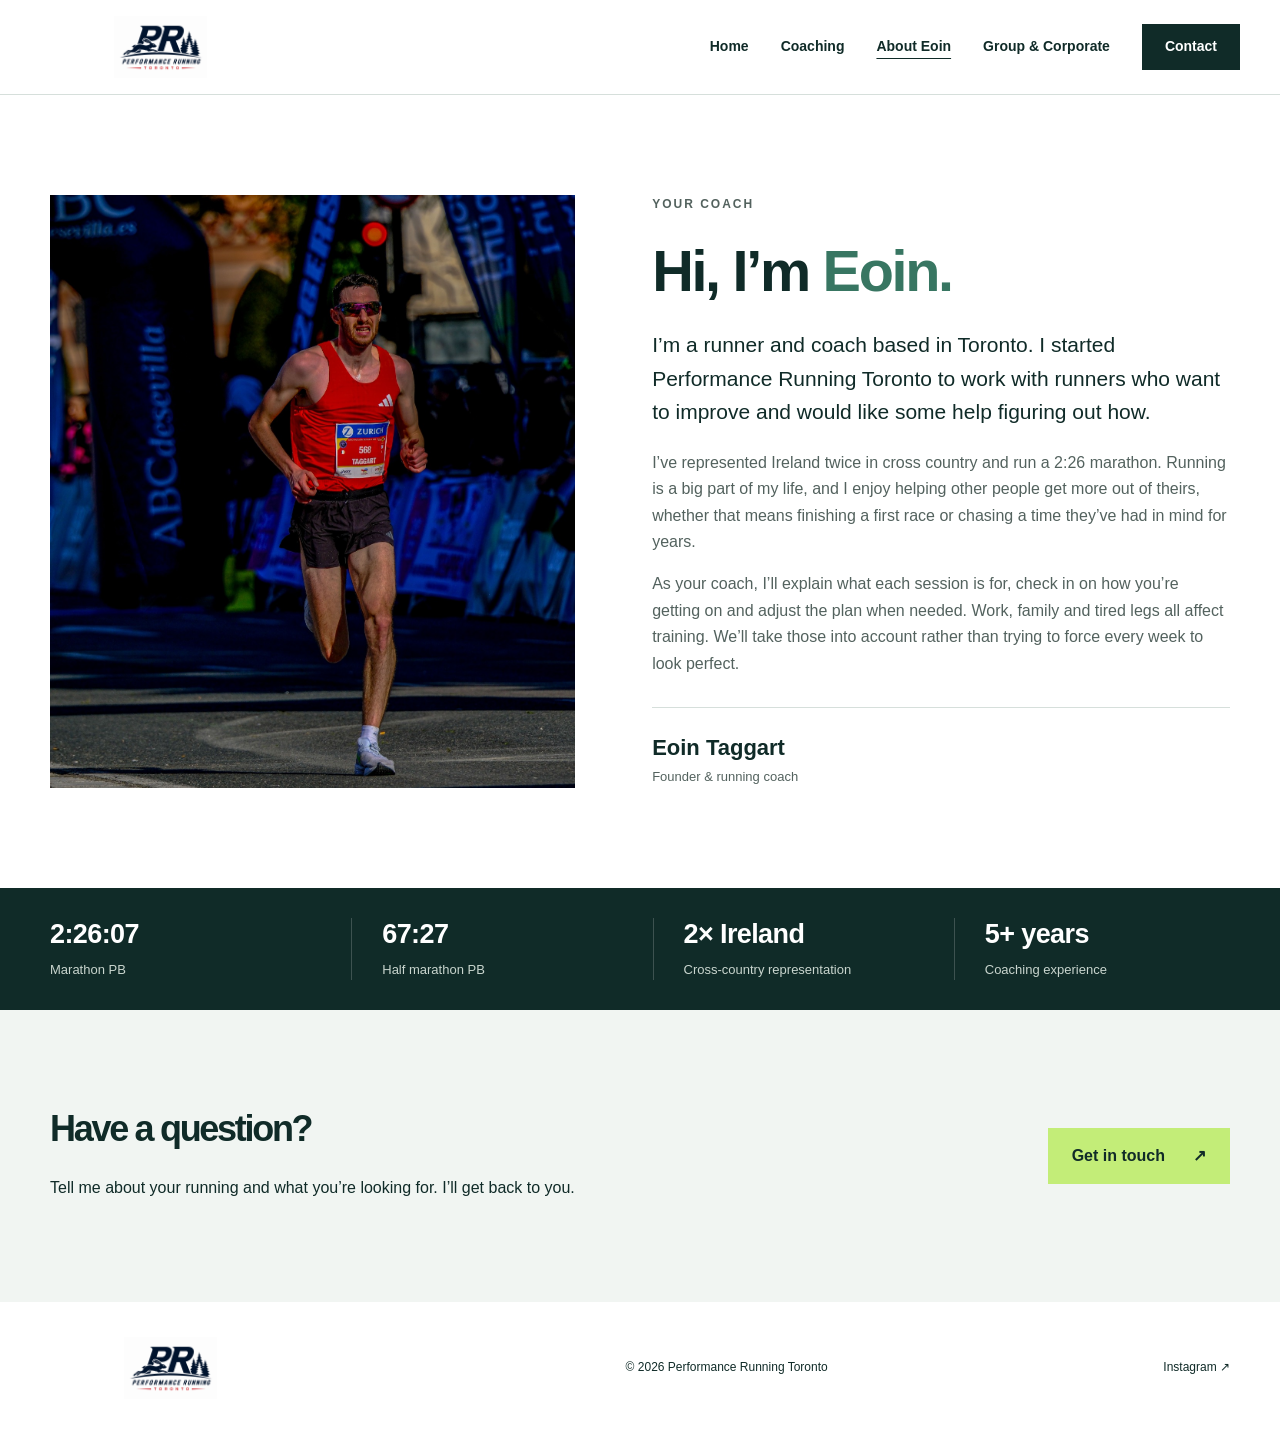
==== about/index.html @ 54e54b2f "Organize PRT website into five pages with shared navigation and coaching enquiry links" ====
<!DOCTYPE html>

<html lang="en-CA">
<head>
<meta charset="utf-8"/>
<meta content="width=device-width, initial-scale=1" name="viewport"/>
<meta content="#102b28" name="theme-color"/>
<title>About Eoin | Performance Running Toronto</title>
<meta content="Meet Eoin Taggart, founder of Performance Running Toronto, Irish international runner and coach. Learn about his experience and approach to training." name="description"/>
<link href="https://performance-running.com/about/" rel="canonical"/>
<link href="/favicon.ico" rel="icon" sizes="any"/>
<meta content="website" property="og:type"/>
<meta content="About Eoin | Performance Running Toronto" property="og:title"/>
<meta content="Meet Eoin Taggart, founder of Performance Running Toronto, Irish international runner and coach. Learn about his experience and approach to training." property="og:description"/>
<meta content="https://performance-running.com/about/" property="og:url"/>
<meta content="https://performance-running.com/images/prt-hero.webp" property="og:image"/>
<meta content="summary_large_image" name="twitter:card"/>

<link href="/styles.css?v=pages-20261028" rel="stylesheet"/>
<script defer="" src="/script.js?v=pages-20261028"></script>
<script type="application/ld+json">
  {"@context":"https://schema.org","@type":"Organization","name":"Performance Running Toronto","url":"https://performance-running.com/","logo":"https://performance-running.com/logo.png","sameAs":["https://www.instagram.com/pr_toronto/"],"founder":{"@type":"Person","name":"Eoin Taggart"},"description":"Personalized running coaching, online training plans and Toronto group sessions."}
  </script>
</head>
<body>
<a class="skip-link" href="#main">Skip to content</a>
<header class="header">
<a aria-label="Performance Running Toronto home" class="brand" href="/"><img alt="Performance Running Toronto" class="brand-logo" src="/Updated_Logo_2026.png"/></a>
<button aria-controls="navigation" aria-expanded="false" class="menu-toggle" hidden="" type="button">Menu <span aria-hidden="true">☰</span></button>
<nav aria-label="Main navigation" id="navigation"><a href="/">Home</a><a href="/coaching/">Coaching</a><a aria-current="page" href="/about/">About Eoin</a><a href="/group-corporate/">Group &amp; Corporate</a><a class="button button-small" href="/contact/">Contact</a></nav>
</header>
<main id="main"><section class="section wrap about about-with-photo" id="about"><figure class="coach-photo"><img alt="Eoin Taggart running the Seville Marathon in a red racing vest" decoding="async" height="2048" loading="lazy" src="/images/eoin-taggart-seville-marathon.jpg" width="1365"/></figure><div class="about-copy"><p class="eyebrow">YOUR COACH</p><h1 class="page-title">Hi, I’m <em>Eoin.</em></h1><p class="intro">I’m a runner and coach based in Toronto. I started Performance Running Toronto to work with runners who want to improve and would like some help figuring out how.</p><p>I’ve represented Ireland twice in cross country and run a 2:26 marathon. Running is a big part of my life, and I enjoy helping other people get more out of theirs, whether that means finishing a first race or chasing a time they’ve had in mind for years.</p><p>As your coach, I’ll explain what each session is for, check in on how you’re getting on and adjust the plan when needed. Work, family and tired legs all affect training. We’ll take those into account rather than trying to force every week to look perfect.</p><div class="signature">Eoin Taggart <span>Founder &amp; running coach</span></div></div></section><div aria-label="Eoin’s running and coaching credentials" class="credentials"><div class="wrap stats"><div><strong>2:26:07</strong><span>Marathon PB</span></div><div><strong>67:27</strong><span>Half marathon PB</span></div><div><strong>2× Ireland</strong><span>Cross-country representation</span></div><div><strong>5+ years</strong><span>Coaching experience</span></div></div></div><section class="section coaching"><div class="wrap page-cta"><div><h2>Have a question?</h2><p>Tell me about your running and what you’re looking for. I’ll get back to you.</p></div><a class="button" href="/contact/">Get in touch <span aria-hidden="true">↗</span></a></div></section></main>
<footer class="wrap"><a class="brand" href="/"><img alt="Performance Running Toronto" class="brand-logo" src="/Updated_Logo_2026.png"/></a><p>© <span id="year">2026</span> Performance Running Toronto</p><a href="https://www.instagram.com/pr_toronto/" rel="noopener noreferrer" target="_blank">Instagram ↗</a></footer>
</body>
</html>
---- styles.css ----
:root{--ink:#102b28;--green:#c3ed78;--paper:#fff;--muted:#53625e;--line:#d6dfdb}*{box-sizing:border-box}html{scroll-behavior:smooth;scroll-padding-top:100px}body{margin:0;background:var(--paper);color:var(--ink);font-family:Arial,Helvetica,sans-serif;font-size:16px;line-height:1.65}a{color:inherit;text-decoration:none}button,input,select,textarea{font:inherit}button,a,input,select,textarea{-webkit-tap-highlight-color:transparent}a:focus-visible,button:focus-visible{outline:3px solid #488de0;outline-offset:6px}input:focus,select:focus,textarea:focus{outline:3px solid var(--green);outline-offset:2px}.wrap{width:min(1180px,calc(100% - 80px));margin-inline:auto}.header{position:sticky;top:0;z-index:20;min-height:90px;display:flex;align-items:center;justify-content:space-between;padding:16px 40px;background:#fff;border-bottom:1px solid var(--line);gap:24px}.brand{display:flex;align-items:center;gap:14px;flex-shrink:0}.brand-mark{font-size:38px;font-weight:900;letter-spacing:-4px;line-height:1}.brand-mark span{color:#397868}.brand-name{font-size:12px;font-weight:800;letter-spacing:1.1px;line-height:1.4;border-left:1px solid var(--line);padding-left:14px}nav{display:flex;align-items:center;gap:32px;font-size:14px;font-weight:700}nav>a:hover,.dark-link:hover{color:#33705e}.button{display:inline-flex;align-items:center;justify-content:space-between;gap:28px;background:var(--green);color:var(--ink);padding:16px 23px;border:1px solid transparent;font-weight:700;font-size:16px;cursor:pointer;line-height:1.4;transition:background .2s}.button:hover{background:#d6ffa0}.button-small{padding:12px 22px;background:var(--ink);color:white;font-size:14px}.button-small:hover{background:#265447}.menu-toggle{background:none;border:1px solid var(--line);padding:8px 12px;color:var(--ink)}.hero{position:relative;isolation:isolate;color:white;background:#142a27;min-height:690px;display:flex;flex-direction:column;justify-content:center}.hero-image{position:absolute;inset:0;width:100%;height:100%;object-fit:cover;object-position:center;z-index:-2}.hero:after{content:"";position:absolute;inset:0;background:linear-gradient(90deg,rgba(7,23,20,.94),rgba(7,23,20,.67) 40%,rgba(7,23,20,.05) 80%);z-index:-1}.hero-content{padding-block:85px}.eyebrow{font-size:12px;letter-spacing:2px;font-weight:700;margin:0 0 25px}.hero .eyebrow,.contact .eyebrow{color:var(--green)}h1,h2,h3,p{margin-top:0}h1{font-size:clamp(64px,7.8vw,112px);line-height:.97;letter-spacing:-5px;margin-bottom:28px;font-weight:800}em{font-style:normal;color:#387662}h1 em,.contact h2 em{color:var(--green)}.hero-intro{font-size:18px;line-height:1.65;max-width:480px;color:#eef3ef;margin-bottom:30px}.actions{display:flex;gap:28px;align-items:center;flex-wrap:wrap}.text-link{font-size:15px;font-weight:700;text-decoration:underline;text-underline-offset:6px}.text-link:hover{opacity:.8}.hero-note{font-size:13px;margin:24px 0 0;color:#dbe4dd}.hero-bottom{display:flex;justify-content:space-between;border-top:1px solid #ffffff45;padding-block:18px;font-size:12px;letter-spacing:.6px}.credentials{background:var(--ink);color:white}.stats{display:grid;grid-template-columns:repeat(4,1fr);padding-block:30px;gap:25px}.stats div+div{border-left:1px solid #ffffff30;padding-left:30px}.stats strong{display:block;font-size:27px;letter-spacing:-.6px;line-height:1.2}.stats span{font-size:13px;color:#c9d5ce;display:block;margin-top:9px}.section{padding-block:100px}h2{font-size:clamp(38px,4.5vw,62px);letter-spacing:-2.3px;line-height:1.08;margin-bottom:26px}.about{display:grid;grid-template-columns:1fr 1.1fr;gap:90px}.intro{font-size:21px;line-height:1.6}.about-copy>p:not(.intro),.group p:not(.eyebrow):not(.intro){color:var(--muted)}.signature{margin-top:30px;border-top:1px solid var(--line);padding-top:22px;font-size:22px;font-weight:700}.signature span{display:block;font-size:13px;font-weight:400;color:var(--muted)}.coaching{background:#f1f5f2}.section-heading{display:flex;justify-content:space-between;align-items:flex-end;gap:40px;margin-bottom:38px}.section-heading>p{max-width:370px;color:var(--muted)}.plans{display:grid;grid-template-columns:1fr 1fr;gap:24px}.plan{padding:40px;background:white;border:1px solid var(--line)}.plan h3{font-size:32px;letter-spacing:-1px;margin-bottom:10px;line-height:1.2}.plan>p:not(.eyebrow):not(.price){max-width:400px}.price{font-size:54px;font-weight:700;letter-spacing:-2px;margin:25px 0}.price span{font-size:14px;letter-spacing:0;font-weight:400}.plan .button{display:flex;width:100%;text-align:left}.button-outline{border-color:var(--ink);background:transparent}.button-outline:hover{background:#eef5e9}.plan ul{list-style:none;padding:0;margin:28px 0 0}.plan li{padding:10px 0 10px 26px;position:relative;border-top:1px solid var(--line);font-size:15px}.plan li:before{content:"✓";position:absolute;left:0;color:#367052;font-weight:bold}.plan-featured{border-top:4px solid var(--ink);padding-top:37px}.includes{font-weight:bold;margin:25px 0 0;font-size:15px}.plan-featured ul{margin-top:12px}.plan-note{font-size:14px;color:var(--muted);margin-top:25px}.group{display:grid;grid-template-columns:1fr 1fr;gap:100px;align-items:center}.session-list article{display:flex;gap:25px;border-top:1px solid var(--line);padding:28px 0}.session-day{font-size:14px;font-weight:700;background:#eef4ef;padding:12px;align-self:flex-start;min-width:65px;text-align:center}.session-list h3{font-size:24px;margin:0 0 4px;line-height:1.3}.session-list p{margin-bottom:4px;font-size:15px}.session-list .session-note{font-size:13px;border-top:1px solid var(--line);padding-top:20px}.contact{background:var(--ink);color:white}.contact-grid{display:grid;grid-template-columns:1fr 1fr;gap:90px}.contact .intro{font-size:18px;color:#d7e3dc;max-width:430px}.contact .text-link{display:inline-block;margin-top:20px}.form-row{display:grid;grid-template-columns:1fr 1fr;gap:16px}label{display:block;font-size:14px;margin-bottom:7px;font-weight:700}label span{font-weight:400;color:#d3ded7}input,select,textarea{display:block;width:100%;max-width:100%;min-width:0;border:1px solid #688078;border-radius:0;background:#ffffff08;color:white;padding:12px;margin-bottom:20px}select option{background:var(--ink);color:white}textarea{resize:vertical}input::placeholder,textarea::placeholder{color:#b8ccc1;opacity:1}.privacy-note{font-size:12px;color:#c5d4ca;line-height:1.6}form .button{width:100%}form button:disabled{opacity:.65;cursor:wait}#form-status{margin:15px 0 0;font-size:14px}footer{display:flex;align-items:center;justify-content:space-between;gap:25px;padding-block:35px}footer p,footer>a:last-child{font-size:12px;margin:0}.skip-link{position:fixed;top:-100px;left:20px;background:white;padding:12px;z-index:100}.skip-link:focus{top:10px}@media(min-width:801px){.menu-toggle{display:none}}@media(max-width:1000px){nav{gap:18px}.wrap{width:calc(100% - 48px)}.header{padding-inline:24px}.about,.group,.contact-grid{gap:40px}.plan{padding:28px}.plan-featured{padding-top:25px}}@media(max-width:800px){.header{flex-wrap:wrap;min-height:78px}.brand-name{font-size:10px}.brand-mark{font-size:33px}.menu-toggle:not([hidden]){display:block}nav{width:100%;flex-wrap:wrap;padding-top:10px;gap:18px}.js nav:not(.is-open){display:none}.hero{min-height:650px}.hero-image{object-position:65% center}.hero:after{background:linear-gradient(90deg,rgba(7,23,20,.92),rgba(7,23,20,.58))}.hero-content{padding-block:70px}h1{letter-spacing:-3px}.hero-bottom{gap:20px}.hero-bottom span:last-child{display:none}.stats{grid-template-columns:1fr 1fr;gap:25px}.stats div+div{padding-left:0;border-left:0}.stats strong{font-size:25px}.section{padding-block:65px}.about,.group,.contact-grid,.plans{grid-template-columns:1fr;gap:30px}.section-heading{display:block}.section-heading>p{max-width:100%}.about h2 br{display:none}.plan{padding:30px}.plan-featured{padding-top:27px}footer{flex-wrap:wrap}footer p{order:3;flex-basis:100%}}@media(max-width:420px){.wrap{width:calc(100% - 36px)}.header{padding-inline:18px}.hero-intro{font-size:16px}.hero .eyebrow{font-size:11px;letter-spacing:1.1px}.actions{gap:23px}.form-row{grid-template-columns:1fr;gap:0}.plan{padding-inline:22px}.button{gap:15px;font-size:15px}.session-list article{gap:15px}h2{letter-spacing:-1.4px}}@media(prefers-reduced-motion:reduce){html{scroll-behavior:auto}*{transition:none!important}}

.brand-logo{display:block;width:240px;height:62px;object-fit:contain}@media(max-width:420px){.brand-logo{width:205px;height:54px}}

/* Coach introduction portrait */
.about-with-photo{align-items:center;gap:clamp(32px,6vw,90px)}
.coach-photo{margin:0;width:100%;max-width:300px;justify-self:center}
.coach-photo img{display:block;width:100%;height:auto}
@media(max-width:800px){.about-with-photo{gap:32px}.coach-photo{max-width:240px}.about-with-photo h2 br{display:initial}}

/* Match the desktop portrait to the full introduction height. */
@media(min-width:801px){
  .about-with-photo{align-items:stretch}
  .about-with-photo .coach-photo{position:relative;max-width:none;min-height:0;align-self:stretch}
  .about-with-photo .coach-photo img{position:absolute;inset:0;width:100%;height:100%;object-fit:cover;object-position:center}
}

/* Corporate coaching */
.corporate{background:#f1f5f2}
.corporate-options{display:grid;grid-template-columns:repeat(3,minmax(0,1fr));gap:32px}
.corporate-options article{border-top:2px solid var(--ink);padding-top:24px}
.corporate-options .eyebrow{margin-bottom:16px;font-size:11px}
.corporate h3{font-size:24px;line-height:1.25;letter-spacing:-.5px;margin-bottom:14px}
.corporate-options p:not(.eyebrow),.corporate-enquiry p{color:var(--muted)}
.corporate-enquiry{display:flex;align-items:center;justify-content:space-between;gap:32px;border-top:1px solid var(--line);margin-top:40px;padding-top:32px}
.corporate-enquiry>div{max-width:640px}
.corporate-enquiry p{margin:0}
.corporate-enquiry .button{flex-shrink:0}
@media(min-width:801px) and (max-width:1100px){.header{gap:16px}.header .brand-logo{width:180px}nav{gap:16px;font-size:13px}.corporate-enquiry{align-items:flex-start;flex-direction:column}}
@media(max-width:800px){.corporate-options{grid-template-columns:1fr;gap:24px}.corporate-enquiry{align-items:flex-start;flex-direction:column}.corporate-enquiry .button{max-width:100%}}

/* Shared layouts for the five-page website. */
nav a[aria-current="page"]{text-decoration:underline;text-underline-offset:7px}
.page-title{font-size:clamp(38px,4.5vw,62px);letter-spacing:-2.3px;line-height:1.08;margin-bottom:26px}
.page-title em{color:#387662}.contact .page-title em{color:var(--green)}
.home-intro{display:grid;grid-template-columns:1.4fr .7fr;gap:70px;align-items:center}
.home-intro img{display:block;width:100%;height:400px;object-fit:cover;object-position:center}
.home-options{display:grid;grid-template-columns:repeat(3,minmax(0,1fr));gap:32px}
.home-options article{border-top:2px solid var(--ink);padding-top:24px}
.home-options h3{font-size:24px;line-height:1.25;letter-spacing:-.5px}
.home-options p{color:var(--muted)}
.page-cta{display:flex;justify-content:space-between;align-items:center;gap:32px}.page-cta h2{font-size:36px}.page-cta p{margin-bottom:0}.page-cta .button{flex-shrink:0}
@media(min-width:801px) and (max-width:1100px){nav{gap:14px}.header .brand-logo{width:160px}}
@media(max-width:800px){.home-intro,.home-options{grid-template-columns:1fr;gap:32px}.home-intro img{max-width:320px;height:380px;justify-self:center}.page-cta{align-items:flex-start;flex-direction:column}.page-title{letter-spacing:-1.4px}}
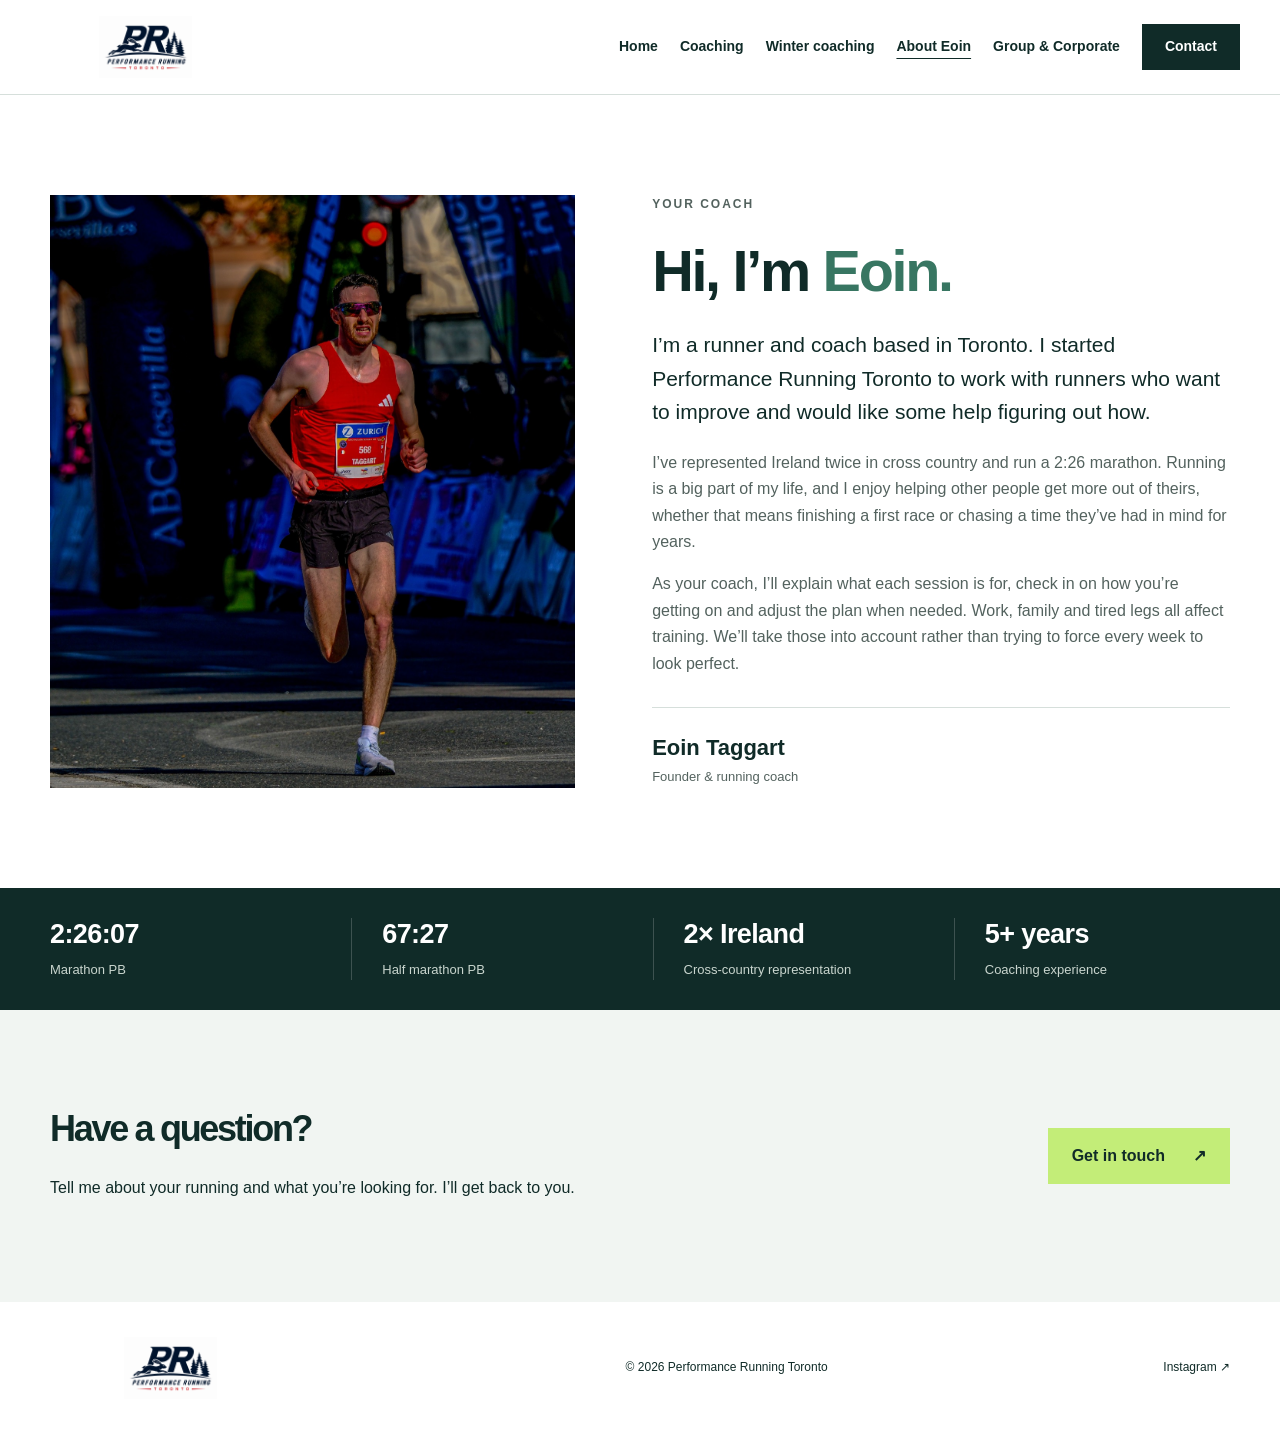
==== commit 9113d11e: "Add winter coaching page for spring races and link seasonal enquiries" ====
--- a/about/index.html
+++ b/about/index.html
@@ -16,7 +16,7 @@
 <meta content="https://performance-running.com/images/prt-hero.webp" property="og:image"/>
 <meta content="summary_large_image" name="twitter:card"/>
 
-<link href="/styles.css?v=pages-20261028" rel="stylesheet"/>
+<link href="/styles.css?v=winter-20261028" rel="stylesheet"/>
 <script defer="" src="/script.js?v=pages-20261028"></script>
 <script type="application/ld+json">
   {"@context":"https://schema.org","@type":"Organization","name":"Performance Running Toronto","url":"https://performance-running.com/","logo":"https://performance-running.com/logo.png","sameAs":["https://www.instagram.com/pr_toronto/"],"founder":{"@type":"Person","name":"Eoin Taggart"},"description":"Personalized running coaching, online training plans and Toronto group sessions."}
@@ -27,7 +27,7 @@
 <header class="header">
 <a aria-label="Performance Running Toronto home" class="brand" href="/"><img alt="Performance Running Toronto" class="brand-logo" src="/Updated_Logo_2026.png"/></a>
 <button aria-controls="navigation" aria-expanded="false" class="menu-toggle" hidden="" type="button">Menu <span aria-hidden="true">☰</span></button>
-<nav aria-label="Main navigation" id="navigation"><a href="/">Home</a><a href="/coaching/">Coaching</a><a aria-current="page" href="/about/">About Eoin</a><a href="/group-corporate/">Group &amp; Corporate</a><a class="button button-small" href="/contact/">Contact</a></nav>
+<nav aria-label="Main navigation" id="navigation"><a href="/">Home</a><a href="/coaching/">Coaching</a><a href="/winter-coaching/">Winter coaching</a><a aria-current="page" href="/about/">About Eoin</a><a href="/group-corporate/">Group &amp; Corporate</a><a class="button button-small" href="/contact/">Contact</a></nav>
 </header>
 <main id="main"><section class="section wrap about about-with-photo" id="about"><figure class="coach-photo"><img alt="Eoin Taggart running the Seville Marathon in a red racing vest" decoding="async" height="2048" loading="lazy" src="/images/eoin-taggart-seville-marathon.jpg" width="1365"/></figure><div class="about-copy"><p class="eyebrow">YOUR COACH</p><h1 class="page-title">Hi, I’m <em>Eoin.</em></h1><p class="intro">I’m a runner and coach based in Toronto. I started Performance Running Toronto to work with runners who want to improve and would like some help figuring out how.</p><p>I’ve represented Ireland twice in cross country and run a 2:26 marathon. Running is a big part of my life, and I enjoy helping other people get more out of theirs, whether that means finishing a first race or chasing a time they’ve had in mind for years.</p><p>As your coach, I’ll explain what each session is for, check in on how you’re getting on and adjust the plan when needed. Work, family and tired legs all affect training. We’ll take those into account rather than trying to force every week to look perfect.</p><div class="signature">Eoin Taggart <span>Founder &amp; running coach</span></div></div></section><div aria-label="Eoin’s running and coaching credentials" class="credentials"><div class="wrap stats"><div><strong>2:26:07</strong><span>Marathon PB</span></div><div><strong>67:27</strong><span>Half marathon PB</span></div><div><strong>2× Ireland</strong><span>Cross-country representation</span></div><div><strong>5+ years</strong><span>Coaching experience</span></div></div></div><section class="section coaching"><div class="wrap page-cta"><div><h2>Have a question?</h2><p>Tell me about your running and what you’re looking for. I’ll get back to you.</p></div><a class="button" href="/contact/">Get in touch <span aria-hidden="true">↗</span></a></div></section></main>
 <footer class="wrap"><a class="brand" href="/"><img alt="Performance Running Toronto" class="brand-logo" src="/Updated_Logo_2026.png"/></a><p>© <span id="year">2026</span> Performance Running Toronto</p><a href="https://www.instagram.com/pr_toronto/" rel="noopener noreferrer" target="_blank">Instagram ↗</a></footer>
--- a/styles.css
+++ b/styles.css
@@ -42,3 +42,51 @@
 .page-cta{display:flex;justify-content:space-between;align-items:center;gap:32px}.page-cta h2{font-size:36px}.page-cta p{margin-bottom:0}.page-cta .button{flex-shrink:0}
 @media(min-width:801px) and (max-width:1100px){nav{gap:14px}.header .brand-logo{width:160px}}
 @media(max-width:800px){.home-intro,.home-options{grid-template-columns:1fr;gap:32px}.home-intro img{max-width:320px;height:380px;justify-self:center}.page-cta{align-items:flex-start;flex-direction:column}.page-title{letter-spacing:-1.4px}}
+
+/* Homepage photos and training clips. Keep portrait footage separate from the copy. */
+.hero-with-gallery{display:grid;grid-template-columns:1fr 1fr;min-height:690px;align-items:stretch}
+.hero-with-gallery:after{display:none}
+.hero-with-gallery .hero-content{width:auto;margin:0;padding:80px max(40px,calc((100vw - 1180px)/2));padding-right:40px;align-self:center}
+.hero-with-gallery h1{font-size:clamp(58px,6vw,88px);letter-spacing:-3px}
+.hero-gallery{position:relative;min-width:0;overflow:hidden;background:#1e3932}
+.hero-slide{position:absolute;inset:0;margin:0}
+.hero-slide[hidden]{display:none}
+.hero-slide img,.hero-slide video{display:block;width:100%;height:100%;object-fit:cover;object-position:center}
+.hero-slide:first-child img{object-position:62% center}
+.hero-slide figcaption{position:absolute;inset:auto 0 0;padding:80px 28px 82px;background:linear-gradient(transparent,rgba(7,23,20,.85));font-size:16px;font-weight:700;pointer-events:none}
+.hero-gallery-controls{position:absolute;bottom:22px;left:28px;right:28px;display:flex;align-items:center;gap:12px;color:white}
+.hero-gallery-controls[hidden]{display:none}
+.hero-gallery-controls button{background:#102b28dd;color:white;border:1px solid #ffffff70;min-width:44px;min-height:44px;cursor:pointer;padding:8px 12px}
+.hero-gallery-controls button:hover{background:#244c40}
+.hero-gallery-controls [data-hero-pause]{margin-left:auto;min-width:76px}
+.hero-gallery-controls span{font-size:13px;font-variant-numeric:tabular-nums}
+@media(max-width:1000px) and (min-width:801px){.hero-with-gallery .hero-content{padding-left:24px;padding-right:24px}.hero-with-gallery h1{font-size:58px}}
+@media(max-width:800px){.hero-with-gallery{grid-template-columns:1fr;min-height:0}.hero-with-gallery .hero-content{padding:55px 24px}.hero-with-gallery h1{font-size:clamp(56px,10vw,76px)}.hero-gallery{aspect-ratio:4/3;min-height:320px}.hero-slide:first-child img{object-position:center}.hero-slide video{object-position:center 65%}.hero-slide figcaption{padding-left:24px}.hero-gallery-controls{left:24px;right:24px}}
+@media(max-width:420px){.hero-with-gallery .hero-content{padding-inline:18px}}
+
+/* Winter coaching campaign. */
+.winter-hero{background:var(--ink);color:white;padding-block:64px}
+.winter-hero-grid{display:grid;grid-template-columns:1.2fr 1fr;align-items:center;gap:72px}
+.winter-hero .eyebrow{color:var(--green);margin-bottom:18px}
+.winter-capacity{display:inline-block;border:1px solid #c3ed7860;color:var(--green);padding:6px 12px;font-size:13px;font-weight:700;margin-bottom:28px}
+.winter-hero h1{font-size:clamp(48px,5.6vw,76px);letter-spacing:-3px;line-height:1.04}
+.winter-hero-copy>p:not(.eyebrow):not(.winter-capacity){color:#d7e3dc;max-width:560px}
+.winter-hero .actions{margin-top:30px;gap:22px}.winter-small{font-size:13px;margin:20px 0 0}
+.winter-photo{position:relative;align-self:stretch;margin:0;min-height:580px}
+.winter-photo img{position:absolute;inset:0;display:block;width:100%;height:100%;object-fit:cover;object-position:center 62%}
+.winter-photo figcaption{position:absolute;inset:auto 0 0;padding:80px 24px 24px;background:linear-gradient(transparent,#102b28dd);font-size:14px}
+.winter-intro,.winter-faq{display:grid;grid-template-columns:1fr 1.2fr;gap:80px}
+.winter-intro p:not(.eyebrow):not(.intro){color:var(--muted)}
+.winter-section-note{font-size:14px;color:var(--muted);margin:32px 0 0;border-top:1px solid var(--line);padding-top:20px}
+.winter-faq details{border-top:1px solid #afc1b5;padding:21px 0}
+.winter-faq details:last-child{border-bottom:1px solid #afc1b5}
+.winter-faq summary{font-weight:700;cursor:pointer;padding-right:16px}
+.winter-faq details p{color:var(--muted);margin:14px 0 0}
+.winter-faq summary:focus-visible{outline:3px solid #488de0;outline-offset:6px}
+.winter-banner{background:var(--green);color:var(--ink);padding-block:22px}
+.winter-banner>.wrap{display:flex;align-items:center;justify-content:space-between;gap:24px}
+.winter-banner strong{display:block;font-size:21px;line-height:1.3;letter-spacing:-.4px}
+.winter-banner span{display:block;font-size:13px;margin-top:5px}.winter-banner a{flex-shrink:0}
+@media(min-width:801px){.header nav{gap:22px}.header .brand-logo{width:210px}}
+@media(min-width:801px) and (max-width:1100px){.header nav{gap:12px;font-size:12px}.header .brand-logo{width:150px}.winter-hero-grid{gap:32px}.winter-hero h1{font-size:54px}}
+@media(max-width:800px){.winter-hero{padding-block:48px}.winter-hero-grid,.winter-intro,.winter-faq{grid-template-columns:1fr;gap:32px}.winter-hero h1{font-size:clamp(48px,9vw,68px);letter-spacing:-2px}.winter-photo{min-height:0;aspect-ratio:4/3}.winter-photo img{object-position:center 65%}.winter-banner>.wrap{align-items:flex-start;flex-direction:column;gap:14px}.winter-banner strong{font-size:20px}}
